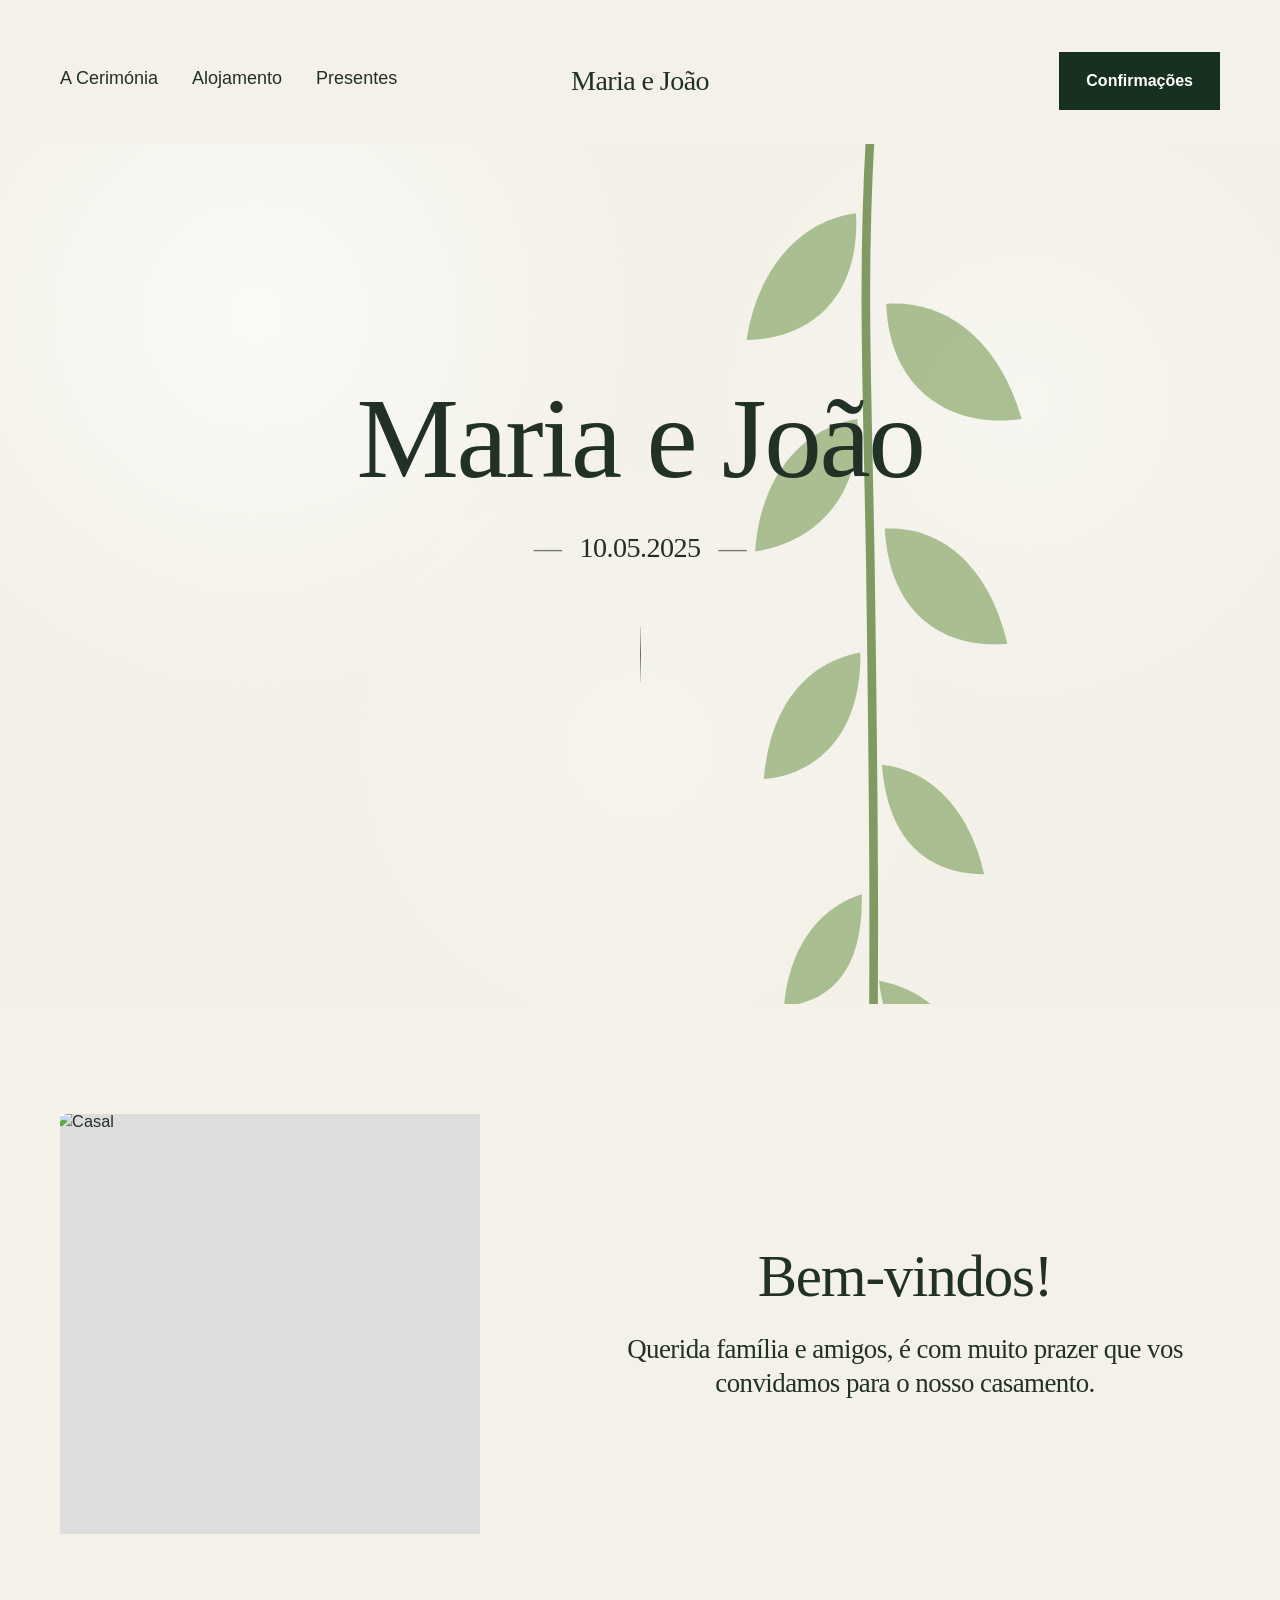
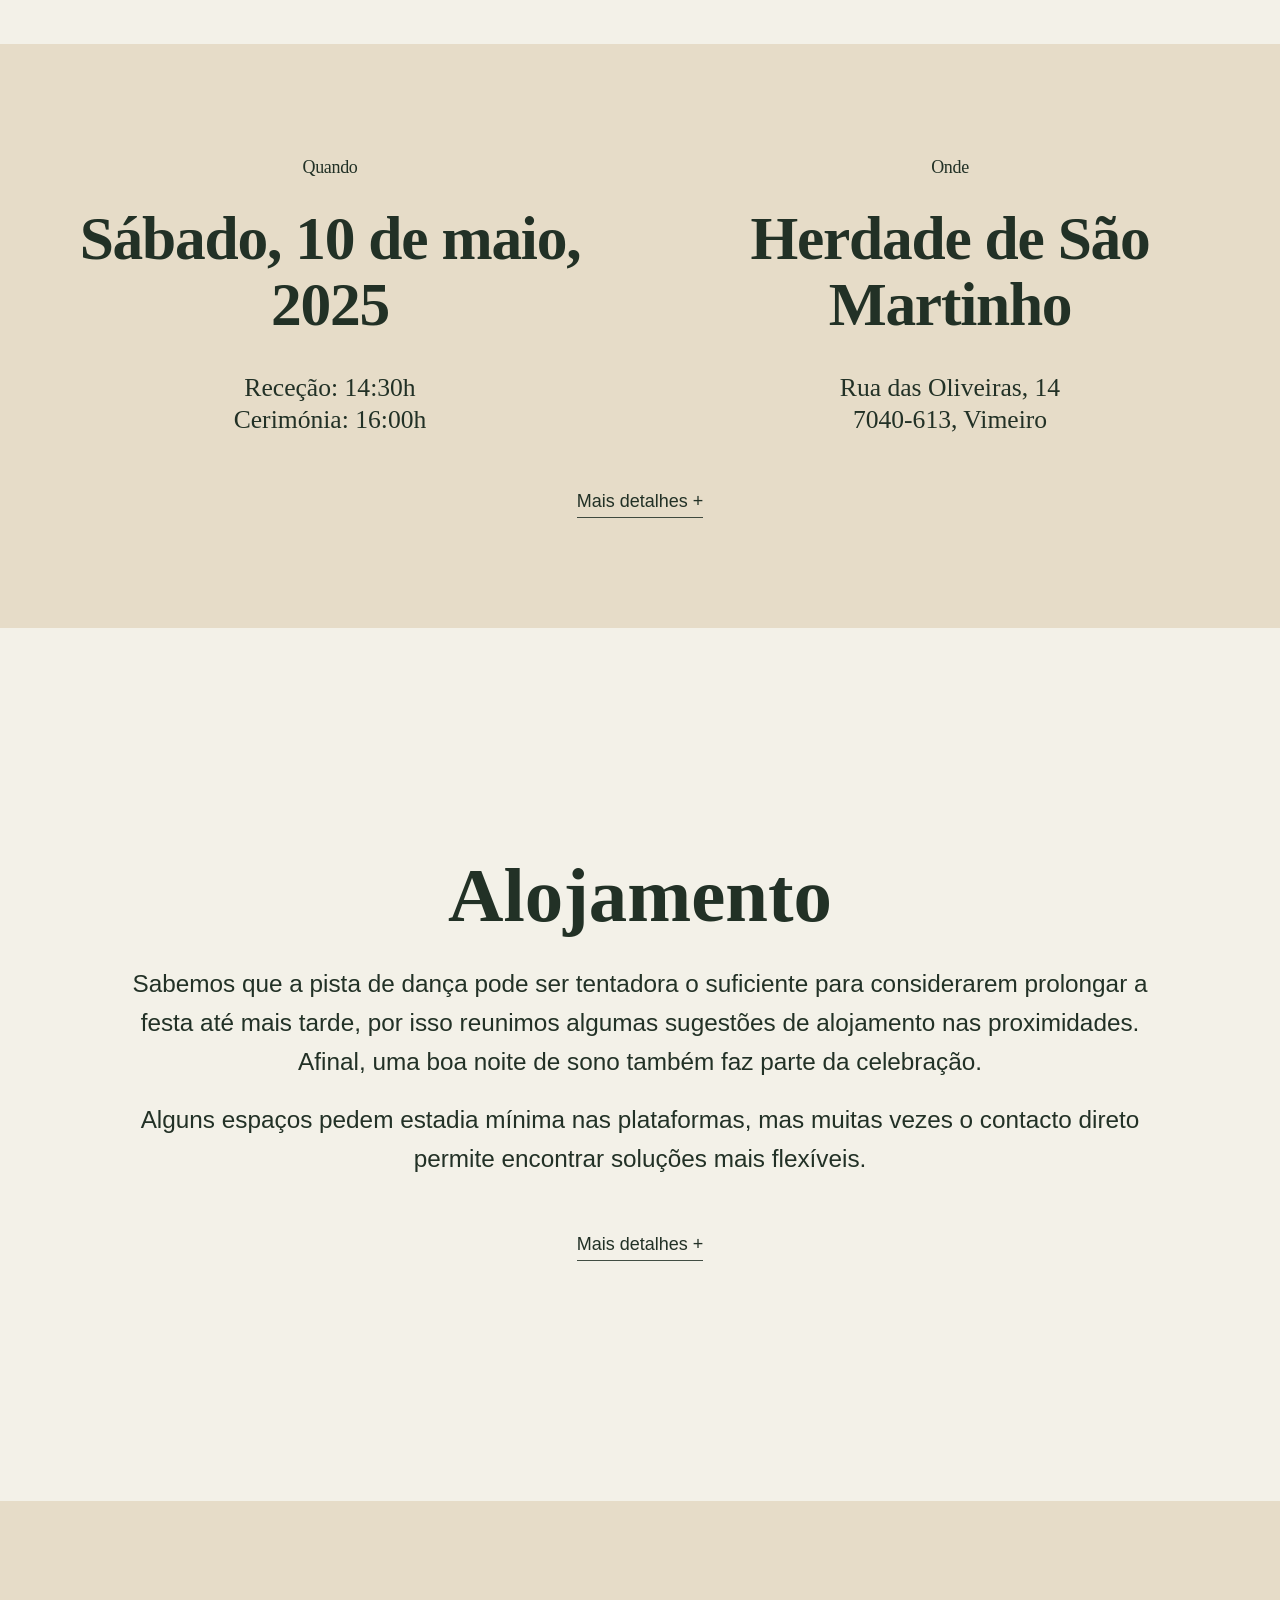
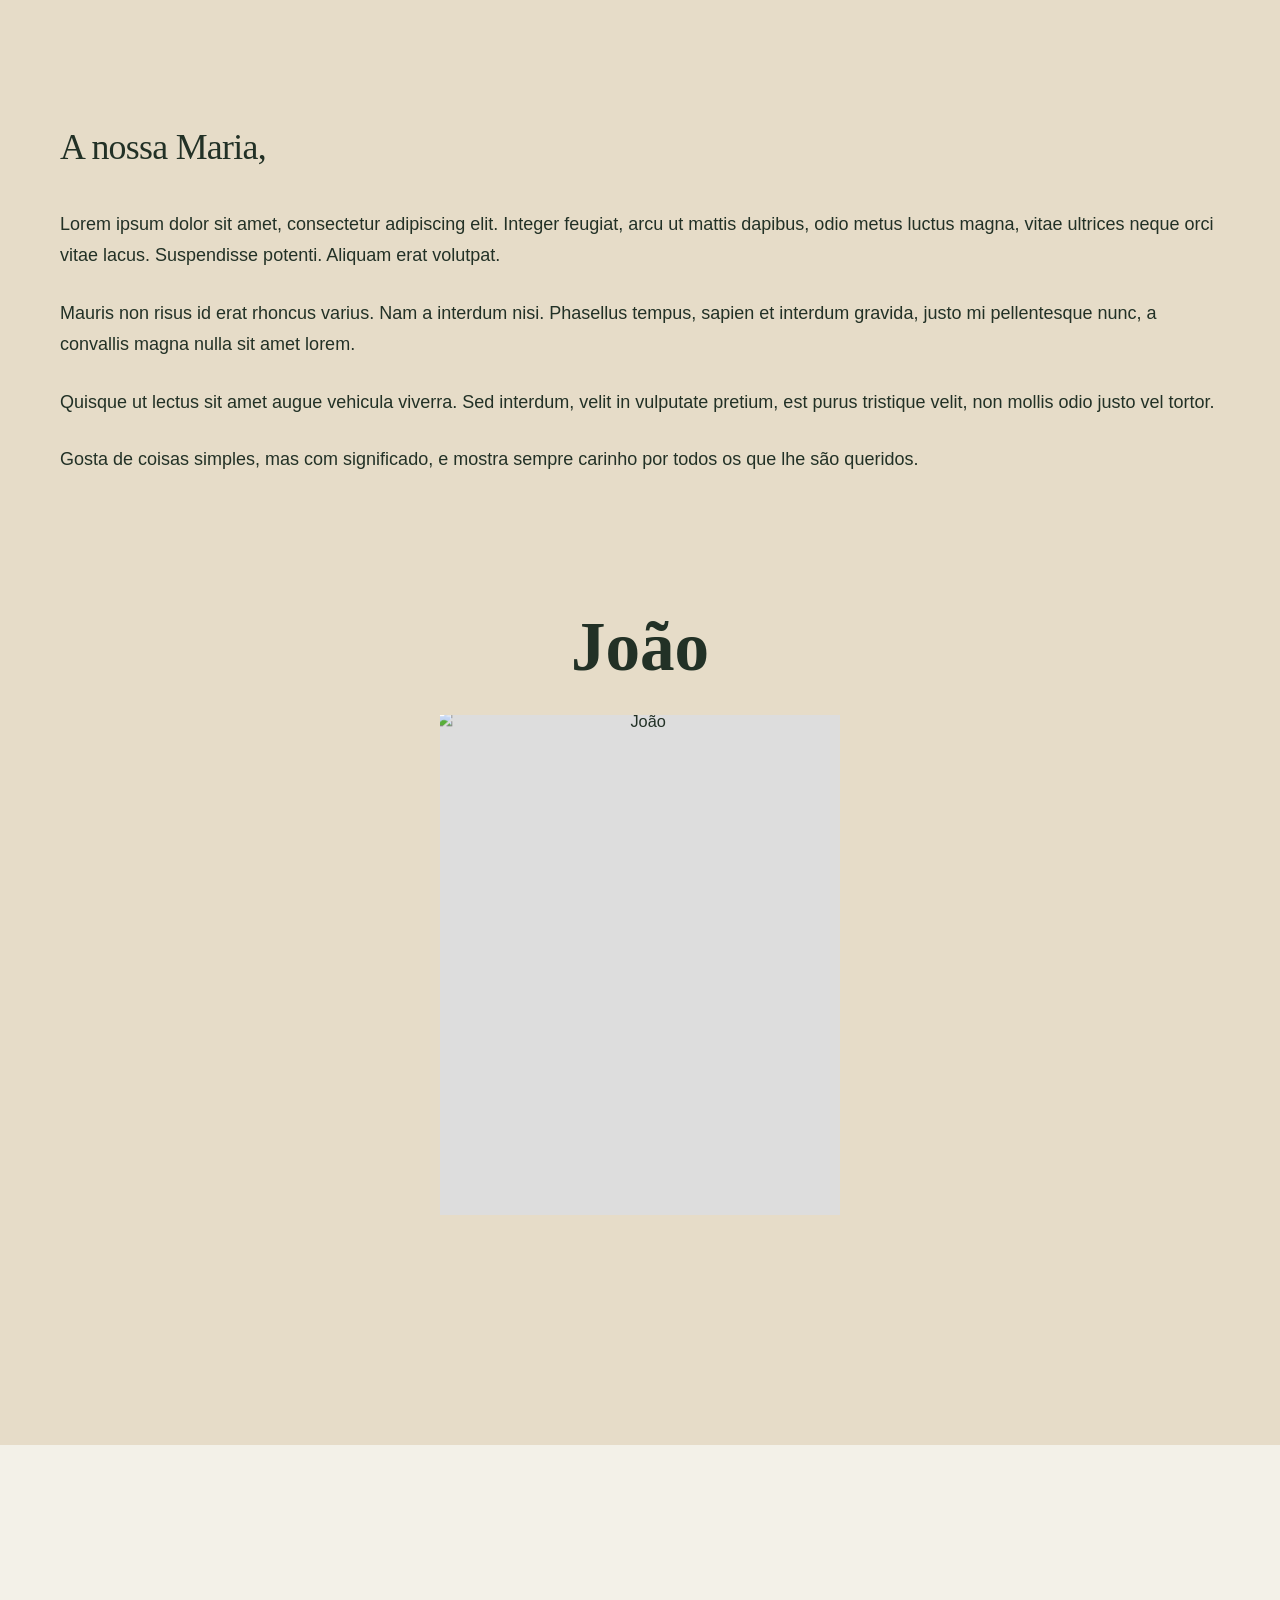
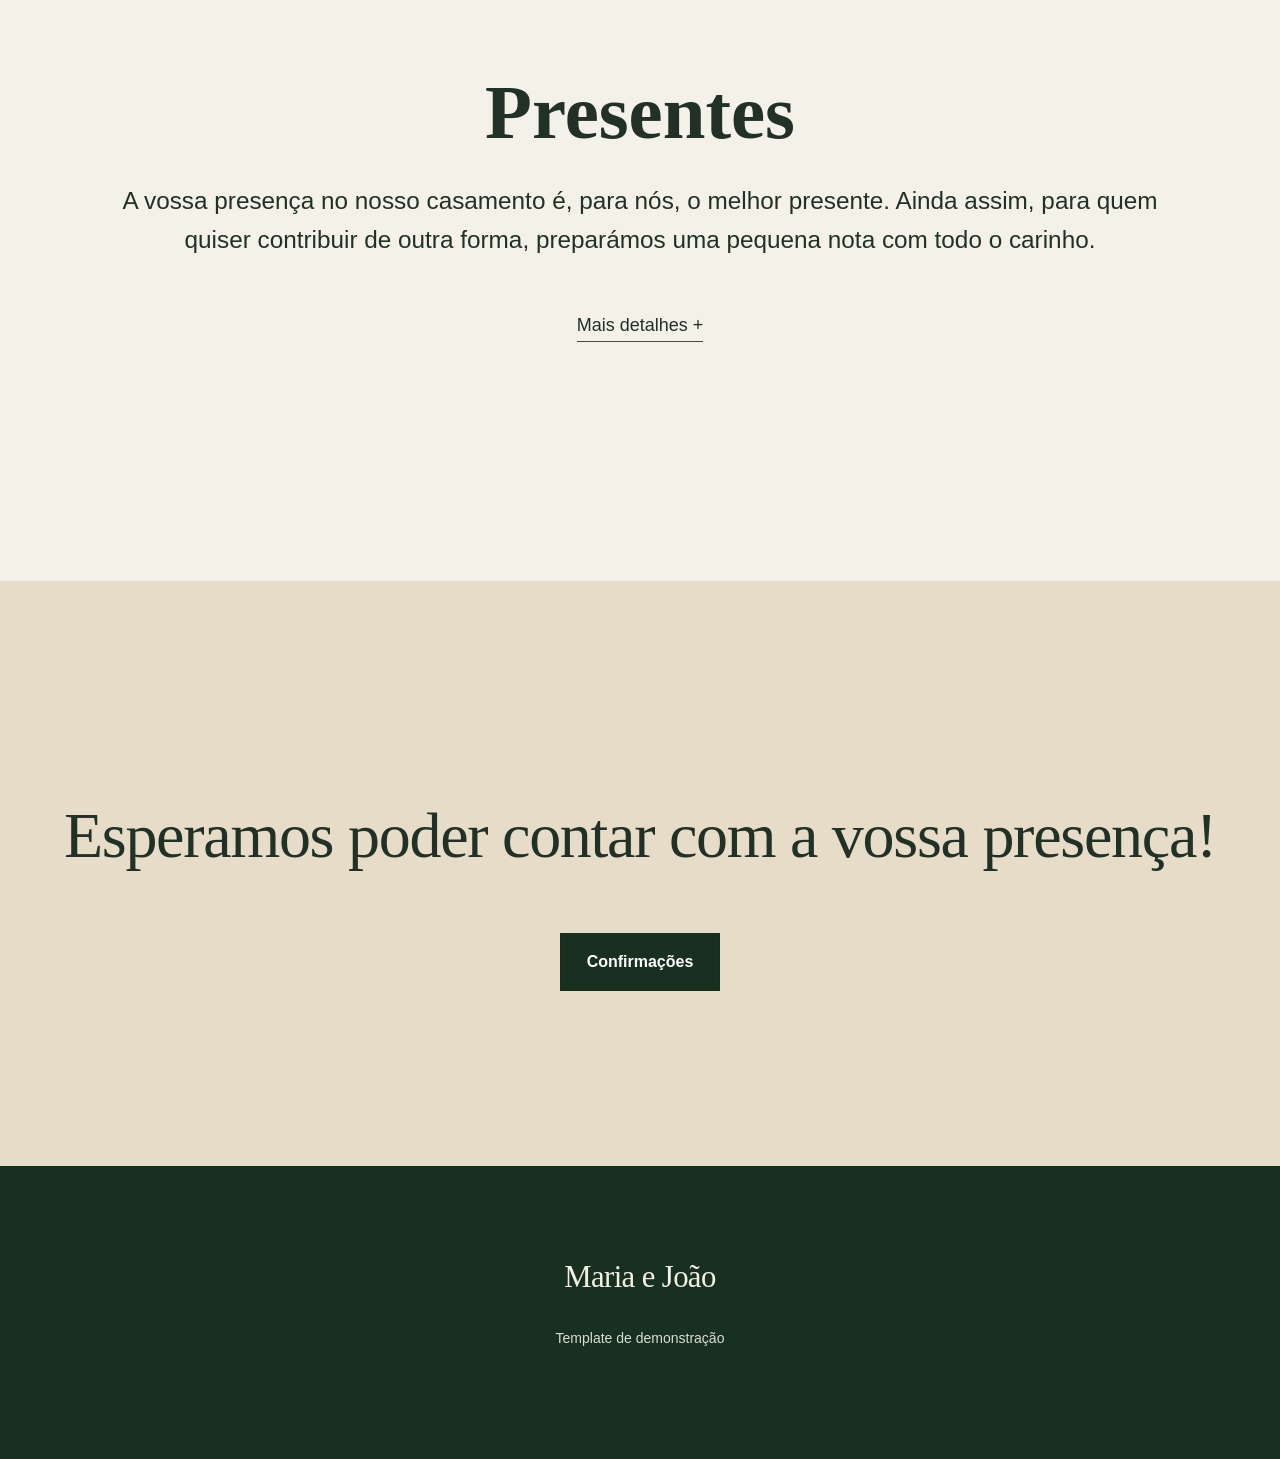
==== index.html @ c8c6d79e "Add files via upload" ====
<!DOCTYPE html>
<html lang="pt">
<head>
  <meta charset="UTF-8">
  <meta name="viewport" content="width=device-width, initial-scale=1">
  <title>Maria e João</title>
  <link rel="stylesheet" href="style.css">
</head>
<body>
  <div class="scroll-progress" aria-hidden="true"></div>

  <div class="page">
    <header class="site-header">
      <div class="header-inner">
        <nav class="main-nav">
          <a href="cerimonia.html">A Cerimónia</a>
          <a href="alojamento.html">Alojamento</a>
          <a href="presentes.html">Presentes</a>
        </nav>

        <a class="site-brand serif" href="index.html">Maria e João</a>

        <div class="header-actions">
          <a class="btn" href="confirmacoes.html">Confirmações</a>
        </div>
      </div>
    </header>

    <section class="hero">
      <div class="leaf-ornament" aria-hidden="true">
        <svg viewBox="0 0 320 780" xmlns="http://www.w3.org/2000/svg">
          <g fill="none" stroke="#7f9a63" stroke-width="6" stroke-linecap="round">
            <path d="M160 0 C154 100, 158 180, 160 300 C162 450, 164 570, 160 780"/>
          </g>
          <g fill="#91ad73" opacity=".75">
            <path d="M150 55 C112 60, 82 92, 74 143 C121 142, 153 111, 150 55Z"/>
            <path d="M171 118 C214 115, 250 145, 265 198 C214 205, 173 176, 171 118Z"/>
            <path d="M151 198 C110 205, 83 241, 80 290 C126 283, 154 247, 151 198Z"/>
            <path d="M170 274 C213 272, 244 305, 255 354 C208 358, 173 331, 170 274Z"/>
            <path d="M153 360 C115 367, 90 398, 86 448 C128 444, 154 411, 153 360Z"/>
            <path d="M168 438 C203 442, 229 470, 239 514 C199 514, 172 490, 168 438Z"/>
            <path d="M154 528 C124 537, 103 566, 100 606 C136 602, 155 577, 154 528Z"/>
            <path d="M166 588 C198 594, 222 616, 231 652 C196 654, 171 635, 166 588Z"/>
          </g>
        </svg>
      </div>

      <div class="hero-content container">
        <h1 class="hero-title serif">Maria e João</h1>
        <div class="hero-date serif">10.05.2025</div>
        <div class="hero-scroll-cue" aria-hidden="true">
          <span></span>
        </div>
      </div>
    </section>

    <section class="section">
      <div class="container two-col-intro">
        <div class="portrait reveal-left">
          <img src="https://images.unsplash.com/photo-1519741497674-611481863552?auto=format&fit=crop&w=900&q=80" alt="Casal">
        </div>

        <div class="intro-copy reveal-right">
          <h2 class="serif">Bem-vindos!</h2>
          <p>
            Querida família e amigos, é com muito prazer que vos convidamos para o nosso casamento.
          </p>
        </div>
      </div>
    </section>

    <section class="section alt">
      <div class="container">
        <div class="details-grid">
          <div class="reveal-left">
            <p class="eyebrow serif">Quando</p>
            <h2 class="big-detail-title">Sábado, 10 de maio, 2025</h2>
            <p class="detail-copy">
              Receção: 14:30h<br>
              Cerimónia: 16:00h
            </p>
          </div>

          <div class="reveal-right">
            <p class="eyebrow serif">Onde</p>
            <h2 class="big-detail-title">Herdade de São Martinho</h2>
            <p class="detail-copy">
              Rua das Oliveiras, 14<br>
              7040-613, Vimeiro
            </p>
          </div>
        </div>

        <div class="center-link reveal">
          <a class="more-link" href="cerimonia.html">Mais detalhes +</a>
        </div>
      </div>
    </section>

    <section class="section">
      <div class="container center-feature reveal">
        <h2>Alojamento</h2>
        <p>
          Sabemos que a pista de dança pode ser tentadora o suficiente para considerarem prolongar a festa até mais tarde,
          por isso reunimos algumas sugestões de alojamento nas proximidades. Afinal, uma boa noite de sono também faz parte da celebração.
        </p>
        <p>
          Alguns espaços pedem estadia mínima nas plataformas, mas muitas vezes o contacto direto permite encontrar soluções mais flexíveis.
        </p>
        <a class="more-link" href="alojamento.html">Mais detalhes +</a>
      </div>
    </section>

    <section class="section alt">
      <div class="container story-block">
        <div class="story-text reveal">
          <h3 class="serif">A nossa Maria,</h3>
          <p>
            Lorem ipsum dolor sit amet, consectetur adipiscing elit. Integer feugiat, arcu ut mattis dapibus, odio metus luctus magna,
            vitae ultrices neque orci vitae lacus. Suspendisse potenti. Aliquam erat volutpat.
          </p>
          <p>
            Mauris non risus id erat rhoncus varius. Nam a interdum nisi. Phasellus tempus, sapien et interdum gravida,
            justo mi pellentesque nunc, a convallis magna nulla sit amet lorem.
          </p>
          <p>
            Quisque ut lectus sit amet augue vehicula viverra. Sed interdum, velit in vulputate pretium, est purus tristique velit,
            non mollis odio justo vel tortor.
          </p>
          <p>
            Gosta de coisas simples, mas com significado, e mostra sempre carinho por todos os que lhe são queridos.
          </p>
        </div>
      </div>

      <div class="container person-showcase reveal">
        <h2>João</h2>
        <div class="person-photo">
          <img src="https://images.unsplash.com/photo-1500648767791-00dcc994a43e?auto=format&fit=crop&w=900&q=80" alt="João">
        </div>
      </div>
    </section>

    <section class="section">
      <div class="container center-feature reveal">
        <h2>Presentes</h2>
        <p>
          A vossa presença no nosso casamento é, para nós, o melhor presente. Ainda assim, para quem quiser contribuir de outra forma,
          preparámos uma pequena nota com todo o carinho.
        </p>
        <a class="more-link" href="presentes.html">Mais detalhes +</a>
      </div>
    </section>

    <section class="section alt">
      <div class="container final-cta reveal">
        <h2 class="serif">Esperamos poder contar com a vossa presença!</h2>
        <a class="btn" href="confirmacoes.html">Confirmações</a>
      </div>
    </section>

    <footer class="site-footer">
      <div class="names serif">Maria e João</div>
      <div class="made">Template de demonstração</div>
    </footer>
  </div>

  <script src="site.js"></script>

</body>

<div class="scroll-progress" aria-hidden="true"></div>

</html>
---- style.css ----
:root{
  --bg-main:#f3f1e8;
  --bg-alt:#e6dcc8;
  --text:#223126;
  --button:#173020;
  --button-text:#ffffff;
  --line:rgba(34,49,38,.55);
  --input-bg:#f7f7f7;
  --input-border:#cfcfcf;
  --muted:rgba(34,49,38,.6);
  --container:1440px;
}

*{
  box-sizing:border-box;
}

html{
  scroll-behavior:smooth;
}

body{
  margin:0;
  color:var(--text);
  background:var(--bg-main);
  font-family: Arial, Helvetica, sans-serif;
  line-height:1.5;
}

img{
  max-width:100%;
  display:block;
}

a{
  color:inherit;
  text-decoration:none;
}

.page{
  min-height:100vh;
}

.container{
  width:min(var(--container), calc(100% - 120px));
  margin:0 auto;
}

.container-narrow{
  width:min(980px, calc(100% - 120px));
  margin:0 auto;
}

.container-text{
  width:min(1180px, calc(100% - 120px));
  margin:0 auto;
}

.serif{
  font-family: Georgia, "Times New Roman", serif;
  font-weight:400;
  letter-spacing:-0.02em;
}

.scroll-progress{
  position:fixed;
  top:0;
  left:0;
  width:0%;
  height:3px;
  background:var(--button);
  z-index:300;
  pointer-events:none;
}

.site-header{
  position:sticky;
  top:0;
  z-index:120;
  padding:52px 0 34px;
  transition:
    background-color .3s ease,
    backdrop-filter .3s ease,
    box-shadow .3s ease,
    padding .3s ease;
}

.site-header.is-scrolled{
  background:rgba(243,241,232,.78);
  backdrop-filter:blur(12px);
  box-shadow:0 10px 30px rgba(0,0,0,.05);
  padding:22px 0 18px;
}

.site-header .header-inner{
  width:min(var(--container), calc(100% - 120px));
  margin:0 auto;
  display:grid;
  grid-template-columns:1fr auto 1fr;
  align-items:center;
}

.main-nav{
  display:flex;
  gap:34px;
  align-items:center;
  justify-self:start;
  font-size:18px;
}

.main-nav a{
  position:relative;
  padding-bottom:6px;
}

.main-nav a::after{
  content:"";
  position:absolute;
  left:0;
  bottom:0;
  width:100%;
  height:1px;
  background:currentColor;
  transform:scaleX(0);
  transform-origin:left;
  transition:transform .35s ease;
  opacity:.8;
}

.main-nav a:hover::after,
.main-nav a:focus-visible::after,
.main-nav a.active::after{
  transform:scaleX(1);
}

.site-brand{
  justify-self:center;
  font-size:28px;
  line-height:1;
}

.header-actions{
  justify-self:end;
}

.btn{
  display:inline-flex;
  align-items:center;
  justify-content:center;
  min-width:158px;
  height:58px;
  padding:0 26px;
  background:var(--button);
  color:var(--button-text);
  font-size:16px;
  font-weight:600;
  border:1px solid rgba(0,0,0,.08);
  transition:
    transform .22s ease,
    opacity .22s ease,
    box-shadow .22s ease;
}

.btn:hover,
.btn:focus-visible{
  transform:translateY(-2px);
  opacity:.97;
  box-shadow:0 10px 24px rgba(0,0,0,.10);
}

.btn.small{
  min-width:110px;
  height:54px;
}

.hero{
  position:relative;
  overflow:hidden;
  min-height:860px;
  background:
    radial-gradient(circle at 20% 20%, rgba(255,255,255,.65), transparent 32%),
    radial-gradient(circle at 80% 30%, rgba(255,255,255,.35), transparent 28%),
    radial-gradient(circle at 50% 70%, rgba(255,255,255,.25), transparent 38%),
    linear-gradient(rgba(243,241,232,.9), rgba(243,241,232,.94));
}

.hero::before{
  content:"";
  position:absolute;
  inset:0;
  background-image:
    radial-gradient(rgba(120,120,100,.06) 1px, transparent 1px),
    radial-gradient(rgba(120,120,100,.035) 1px, transparent 1px);
  background-size:8px 8px, 13px 13px;
  background-position:0 0, 3px 4px;
  opacity:.45;
  pointer-events:none;
}

.leaf-ornament{
  --leaf-parallax:0px;
  position:absolute;
  left:50%;
  top:-10px;
  transform:translateX(-50%) translateY(var(--leaf-parallax));
  width:min(520px, 36vw);
  opacity:.72;
  pointer-events:none;
  will-change:transform, opacity;
  animation:
    heroFadeUp 1.2s .2s both,
    leafFloat 7s ease-in-out 1.4s infinite;
}

.leaf-ornament svg{
  width:100%;
  height:auto;
  display:block;
}

.hero-content{
  position:relative;
  z-index:2;
  text-align:center;
  padding-top:240px;
  padding-bottom:160px;
}

.hero-title{
  margin:0;
  font-size:clamp(72px, 9vw, 126px);
  line-height:.95;
  opacity:0;
  transform:translateY(24px);
  animation:heroFadeUp 1s .15s forwards;
}

.hero-date{
  margin-top:34px;
  font-size:clamp(24px, 2.2vw, 34px);
  opacity:0;
  transform:translateY(24px);
  animation:heroFadeUp 1s .45s forwards;
}

.hero-date::before,
.hero-date::after{
  content:"—";
  display:inline-block;
  margin:0 18px;
  opacity:.6;
}

.hero-scroll-cue{
  display:flex;
  justify-content:center;
  margin-top:56px;
  opacity:0;
  animation:heroFadeIn 1s .95s forwards;
}

.hero-scroll-cue span{
  width:1px;
  height:56px;
  background:linear-gradient(to bottom, rgba(34,49,38,.12), rgba(34,49,38,.7), rgba(34,49,38,.12));
  animation:scrollCue 2.4s ease-in-out 1.2s infinite;
}

.section{
  padding:110px 0;
}

.section.alt{
  background:var(--bg-alt);
}

.two-col-intro{
  display:grid;
  grid-template-columns:420px 1fr;
  gap:110px;
  align-items:center;
}

.portrait{
  width:100%;
  aspect-ratio:1/1;
  overflow:hidden;
  background:#ddd;
}

.portrait img{
  width:100%;
  height:100%;
  object-fit:cover;
  transform:scale(1.02);
  transition:transform 1.2s ease;
}

.portrait:hover img{
  transform:scale(1.06);
}

.intro-copy{
  text-align:center;
  max-width:700px;
}

.intro-copy h2{
  margin:0 0 26px;
  font-size:clamp(42px, 4.6vw, 72px);
  line-height:1.02;
}

.intro-copy p{
  margin:0 auto;
  font-size:clamp(24px, 2.1vw, 31px);
  line-height:1.25;
  font-family: Georgia, "Times New Roman", serif;
  letter-spacing:-0.02em;
}

.details-grid{
  display:grid;
  grid-template-columns:1fr 1fr;
  gap:80px;
  align-items:start;
  text-align:center;
}

.eyebrow{
  margin:0 0 24px;
  font-size:18px;
  font-family: Georgia, "Times New Roman", serif;
}

.big-detail-title{
  margin:0 0 34px;
  font-size:clamp(42px, 4.8vw, 72px);
  line-height:1.08;
  font-family: Georgia, "Times New Roman", serif;
  letter-spacing:-0.02em;
}

.detail-copy{
  margin:0;
  font-size:clamp(20px, 2vw, 28px);
  line-height:1.25;
  font-family: Georgia, "Times New Roman", serif;
}

.center-link{
  text-align:center;
}

.more-link{
  display:inline-block;
  margin-top:52px;
  font-size:18px;
  padding-bottom:3px;
  position:relative;
}

.more-link::after{
  content:"";
  position:absolute;
  left:0;
  bottom:0;
  width:100%;
  height:1px;
  background:currentColor;
  transform:scaleX(1);
  transform-origin:left;
  transition:transform .35s ease, opacity .35s ease;
  opacity:.85;
}

.more-link:hover::after,
.more-link:focus-visible::after{
  transform:scaleX(.72);
  opacity:1;
}

.center-feature{
  text-align:center;
  padding:120px 0 130px;
}

.center-feature h2{
  margin:0 0 30px;
  font-size:clamp(54px, 6vw, 88px);
  line-height:1;
  font-family: Georgia, "Times New Roman", serif;
}

.center-feature p{
  max-width:1040px;
  margin:0 auto;
  font-size:clamp(22px, 1.9vw, 26px);
  line-height:1.6;
}

.center-feature p + p{
  margin-top:20px;
}

.story-block{
  padding:110px 0 70px;
}

.story-text{
  max-width:1500px;
}

.story-text h3{
  margin:0 0 34px;
  font-size:clamp(30px, 2.8vw, 46px);
  font-family: Georgia, "Times New Roman", serif;
  font-weight:400;
}

.story-text p{
  margin:0 0 26px;
  font-size:clamp(18px, 1.35vw, 22px);
  line-height:1.75;
}

.person-showcase{
  padding:40px 0 120px;
  text-align:center;
}

.person-showcase h2{
  margin:0 0 34px;
  font-size:clamp(54px, 5.4vw, 84px);
  line-height:1;
  font-family: Georgia, "Times New Roman", serif;
}

.person-photo{
  width:min(400px, 100%);
  margin:0 auto;
  aspect-ratio:4/5;
  overflow:hidden;
  background:#ddd;
}

.person-photo img{
  width:100%;
  height:100%;
  object-fit:cover;
  transform:scale(1.02);
  transition:transform 1.2s ease;
}

.person-photo:hover img{
  transform:scale(1.06);
}

.final-cta{
  text-align:center;
  padding:110px 0 64px;
}

.final-cta h2{
  margin:0 0 62px;
  font-size:clamp(44px, 5vw, 74px);
  font-family: Georgia, "Times New Roman", serif;
  font-weight:400;
  line-height:1.1;
}

.site-footer{
  background:var(--button);
  color:#f3efe5;
  text-align:center;
  padding:88px 20px 110px;
}

.site-footer .names{
  font-size:clamp(28px, 2.4vw, 40px);
  font-family: Georgia, "Times New Roman", serif;
}

.site-footer .made{
  margin-top:28px;
  font-size:14px;
  opacity:.9;
}

.page-plain{
  background:var(--bg-alt);
}

.page-plain .section-top{
  padding:120px 0 80px;
}

.editorial-block{
  padding:60px 0 110px;
}

.editorial-title{
  margin:0 0 28px;
  font-size:clamp(72px, 7vw, 100px);
  line-height:.98;
  font-family: Georgia, "Times New Roman", serif;
  font-weight:400;
}

.editorial-subtitle{
  margin:0 0 38px;
  font-size:clamp(48px, 4.6vw, 66px);
  line-height:1.06;
  font-family: Georgia, "Times New Roman", serif;
  font-weight:400;
}

.editorial-copy{
  max-width:1450px;
}

.editorial-copy p{
  margin:0 0 24px;
  font-size:clamp(18px, 1.4vw, 22px);
  line-height:1.9;
}

.divider{
  height:1px;
  background:var(--line);
  margin:86px 0;
}

.map-image{
  width:min(900px, 100%);
  margin:58px auto 0;
  overflow:hidden;
  background:#ddd;
}

.map-image img{
  width:100%;
  height:auto;
  object-fit:cover;
  transform:scale(1.02);
  transition:transform 1.2s ease;
}

.map-image:hover img{
  transform:scale(1.05);
}

.stay-list{
  padding:90px 0 120px;
}

.stay-item{
  display:grid;
  grid-template-columns:390px 1fr;
  gap:80px;
  align-items:start;
  padding:40px 0 100px;
}

.stay-item + .stay-item{
  border-top:1px solid var(--line);
  padding-top:90px;
}

.stay-media{
  width:100%;
  aspect-ratio:1/1;
  overflow:hidden;
  background:#ddd;
}

.stay-media img{
  width:100%;
  height:100%;
  object-fit:cover;
  transform:scale(1.02);
  transition:transform 1.2s ease;
}

.stay-media:hover img{
  transform:scale(1.06);
}

.stay-copy h2{
  margin:0 0 26px;
  display:inline-block;
  font-size:clamp(48px, 4.6vw, 66px);
  line-height:1.06;
  font-family: Georgia, "Times New Roman", serif;
  font-weight:400;
  border-bottom:1px solid var(--line);
}

.stay-copy .meta{
  margin:12px 0 20px;
  font-size:clamp(22px, 2vw, 30px);
  font-family: Georgia, "Times New Roman", serif;
  line-height:1.35;
}

.stay-copy .phone{
  margin:0 0 28px;
  font-size:clamp(24px, 2.2vw, 34px);
  font-family: Georgia, "Times New Roman", serif;
}

.stay-copy p{
  max-width:860px;
  margin:0;
  font-size:clamp(18px, 1.4vw, 22px);
  line-height:1.75;
}

.gifts-page{
  padding:170px 0 140px;
}

.gifts-head{
  text-align:center;
  margin-bottom:120px;
}

.gifts-head h1{
  margin:0 0 26px;
  font-size:clamp(64px, 6vw, 84px);
  font-family: Georgia, "Times New Roman", serif;
  font-weight:400;
  line-height:1;
}

.gifts-head .subtitle{
  font-size:clamp(30px, 2.4vw, 46px);
  font-family: Georgia, "Times New Roman", serif;
  line-height:1.2;
}

.gifts-copy{
  max-width:1500px;
}

.gifts-copy p{
  margin:0 0 24px;
  font-size:clamp(18px, 1.45vw, 22px);
  line-height:1.85;
}

.iban{
  text-align:center;
  margin-top:70px;
  font-size:clamp(22px, 1.8vw, 32px);
}

.confirm-page{
  padding:150px 0 130px;
}

.confirm-head{
  text-align:center;
  margin-bottom:100px;
}

.confirm-head h1{
  margin:0 0 28px;
  font-size:clamp(64px, 6vw, 84px);
  font-family: Georgia, "Times New Roman", serif;
  font-weight:400;
  line-height:1;
}

.confirm-head p{
  margin:0 0 22px;
  font-size:clamp(18px, 1.4vw, 22px);
}

.confirm-date{
  margin-top:34px;
  font-size:clamp(56px, 5vw, 84px);
  line-height:1.08;
  font-family: Georgia, "Times New Roman", serif;
  font-weight:400;
}

.form-wrap{
  border-top:1px solid var(--line);
  padding-top:26px;
}

.form-section-title{
  margin:0 0 14px;
  font-size:18px;
}

.form-grid-2{
  display:grid;
  grid-template-columns:1fr 1fr;
  gap:16px;
}

.form-field{
  margin-bottom:22px;
}

.form-field label{
  display:block;
  margin-bottom:8px;
  font-size:16px;
}

.form-field .req{
  color:var(--muted);
  margin-left:4px;
}

.input,
.select,
.textarea{
  width:100%;
  border:1px solid var(--input-border);
  background:var(--input-bg);
  color:var(--text);
  padding:14px 14px;
  font-size:16px;
  outline:none;
  border-radius:0;
  appearance:none;
  transition:border-color .2s ease, box-shadow .2s ease, background-color .2s ease;
}

.input,
.select{
  height:52px;
}

.textarea{
  min-height:110px;
  resize:vertical;
  font-family:inherit;
}

.input:focus,
.select:focus,
.textarea:focus{
  border-color:rgba(34,49,38,.55);
  box-shadow:0 0 0 4px rgba(34,49,38,.08);
  background:#fff;
}

.select-wrap{
  position:relative;
}

.select-wrap::after{
  content:"";
  position:absolute;
  right:18px;
  top:50%;
  width:10px;
  height:10px;
  border-right:2px solid var(--text);
  border-bottom:2px solid var(--text);
  transform:translateY(-65%) rotate(45deg);
  pointer-events:none;
}

.form-actions{
  margin-top:6px;
}

.note{
  color:var(--muted);
  font-size:14px;
}

.reveal,
.reveal-left,
.reveal-right{
  opacity:0;
  transition:
    opacity .8s ease,
    transform .8s ease;
  will-change:opacity, transform;
}

.reveal{
  transform:translateY(34px);
}

.reveal-left{
  transform:translateX(-36px);
}

.reveal-right{
  transform:translateX(36px);
}

.reveal.is-visible,
.reveal-left.is-visible,
.reveal-right.is-visible{
  opacity:1;
  transform:translate(0, 0);
}

a:focus-visible,
button:focus-visible,
input:focus-visible,
select:focus-visible,
textarea:focus-visible{
  outline:2px solid rgba(34,49,38,.45);
  outline-offset:3px;
}

@keyframes heroFadeUp{
  from{
    opacity:0;
    transform:translateY(24px);
  }
  to{
    opacity:1;
    transform:translateY(0);
  }
}

@keyframes heroFadeIn{
  from{
    opacity:0;
  }
  to{
    opacity:1;
  }
}

@keyframes leafFloat{
  0%, 100%{
    transform:translateX(-50%) translateY(var(--leaf-parallax));
  }
  50%{
    transform:translateX(-50%) translateY(calc(var(--leaf-parallax) + 10px));
  }
}

@keyframes scrollCue{
  0%, 100%{
    transform:scaleY(.65);
    opacity:.45;
  }
  50%{
    transform:scaleY(1);
    opacity:1;
  }
}

@media (max-width: 1100px){
  .site-header .header-inner{
    grid-template-columns:1fr;
    gap:24px;
  }

  .main-nav,
  .site-brand,
  .header-actions{
    justify-self:center;
  }

  .two-col-intro,
  .stay-item,
  .details-grid{
    grid-template-columns:1fr;
    gap:40px;
  }

  .intro-copy{
    max-width:none;
  }

  .portrait{
    max-width:520px;
    margin:0 auto;
  }

  .stay-media{
    max-width:520px;
  }
}

@media (max-width: 780px){
  .container,
  .container-narrow,
  .container-text,
  .site-header .header-inner{
    width:calc(100% - 44px);
  }

  .site-header{
    padding:28px 0 22px;
  }

  .site-header.is-scrolled{
    padding:16px 0 14px;
  }

  .main-nav{
    flex-wrap:wrap;
    justify-content:center;
    gap:16px 22px;
    font-size:16px;
  }

  .site-brand{
    font-size:24px;
  }

  .btn{
    min-width:132px;
    height:52px;
  }

  .hero{
    min-height:720px;
  }

  .hero-content{
    padding-top:210px;
    padding-bottom:120px;
  }

  .hero-scroll-cue{
    margin-top:42px;
  }

  .hero-scroll-cue span{
    height:44px;
  }

  .section,
  .center-feature,
  .story-block,
  .person-showcase,
  .stay-list,
  .gifts-page,
  .confirm-page{
    padding-top:80px;
    padding-bottom:80px;
  }

  .form-grid-2{
    grid-template-columns:1fr;
  }

  .hero-date::before,
  .hero-date::after{
    margin:0 10px;
  }

  .leaf-ornament{
    width:min(520px, 54vw);
  }
}

@media (prefers-reduced-motion: reduce){
  html{
    scroll-behavior:auto;
  }

  *,
  *::before,
  *::after{
    animation:none !important;
    transition:none !important;
  }

  .reveal,
  .reveal-left,
  .reveal-right,
  .hero-title,
  .hero-date{
    opacity:1 !important;
    transform:none !important;
  }

  .leaf-ornament{
    transform:translateX(-50%) !important;
  }

  .scroll-progress{
    display:none;
  }
}

.form-note{
  margin-top:18px;
}
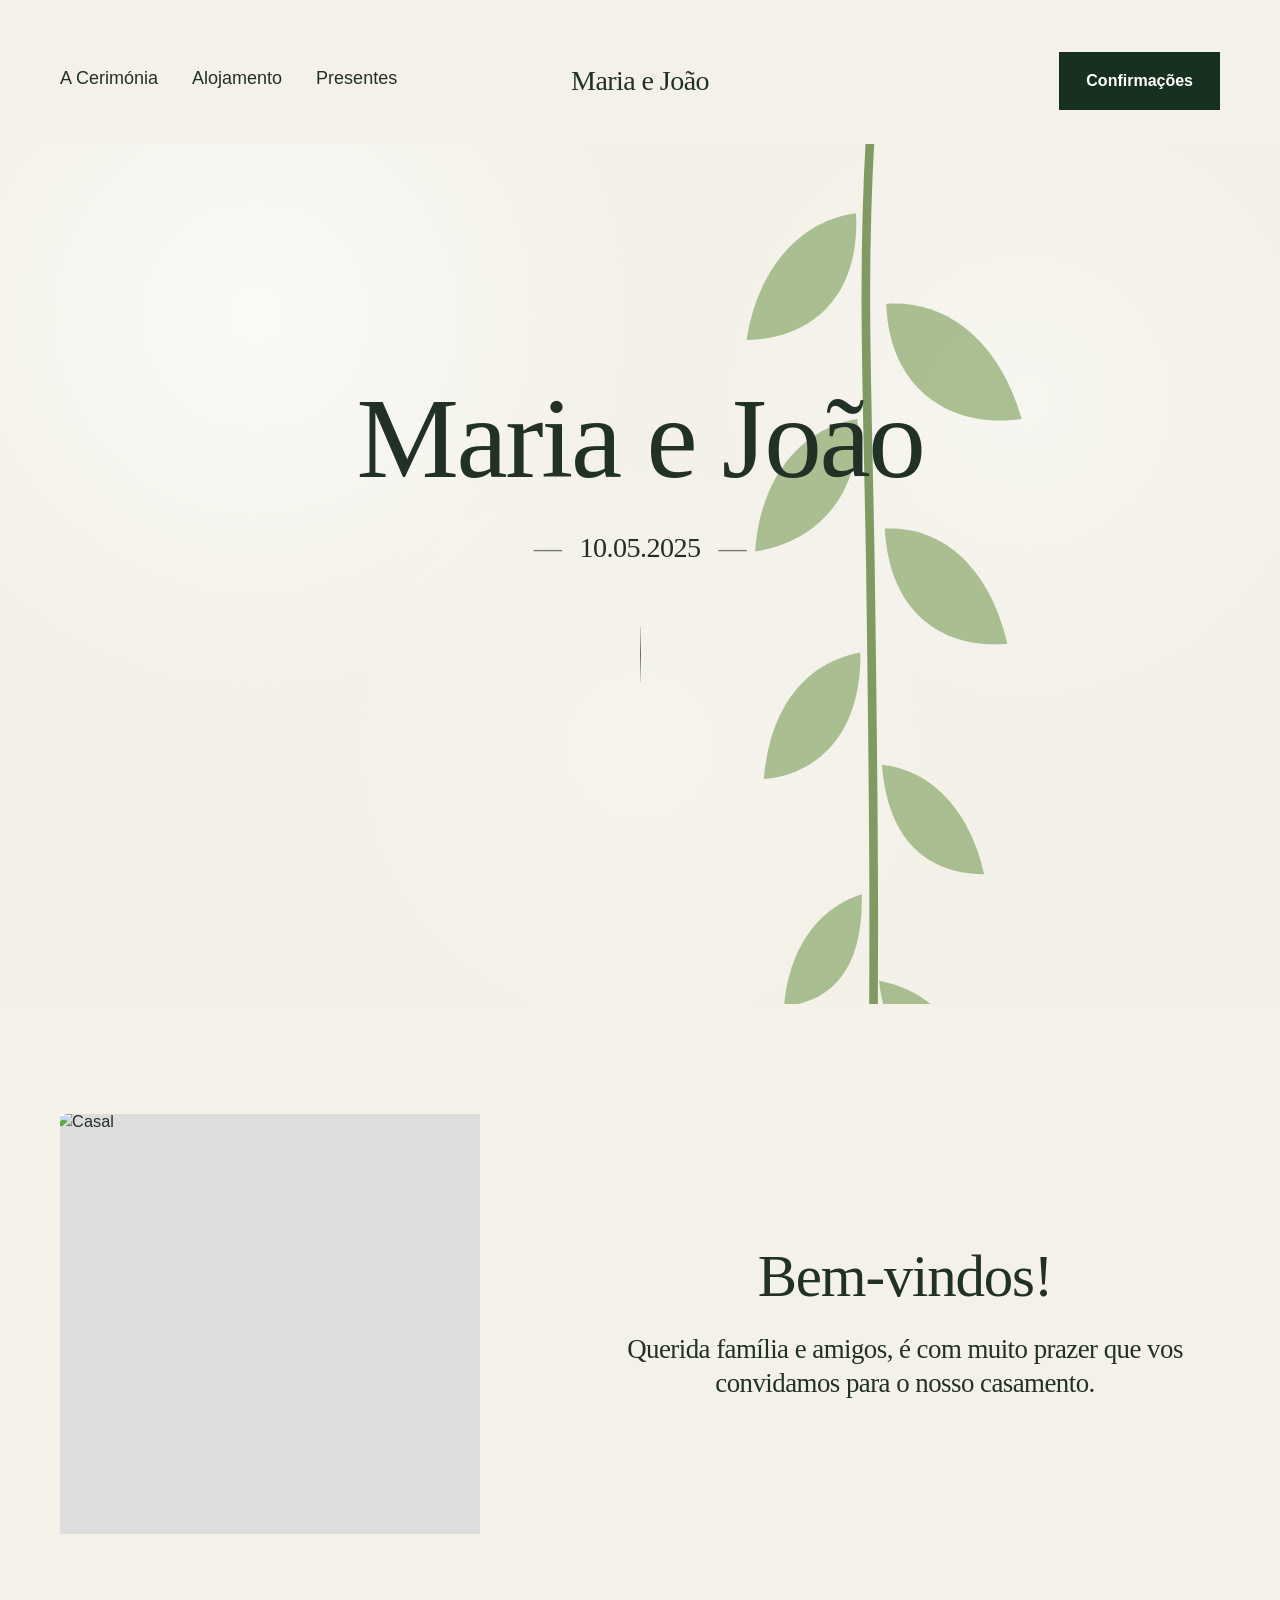
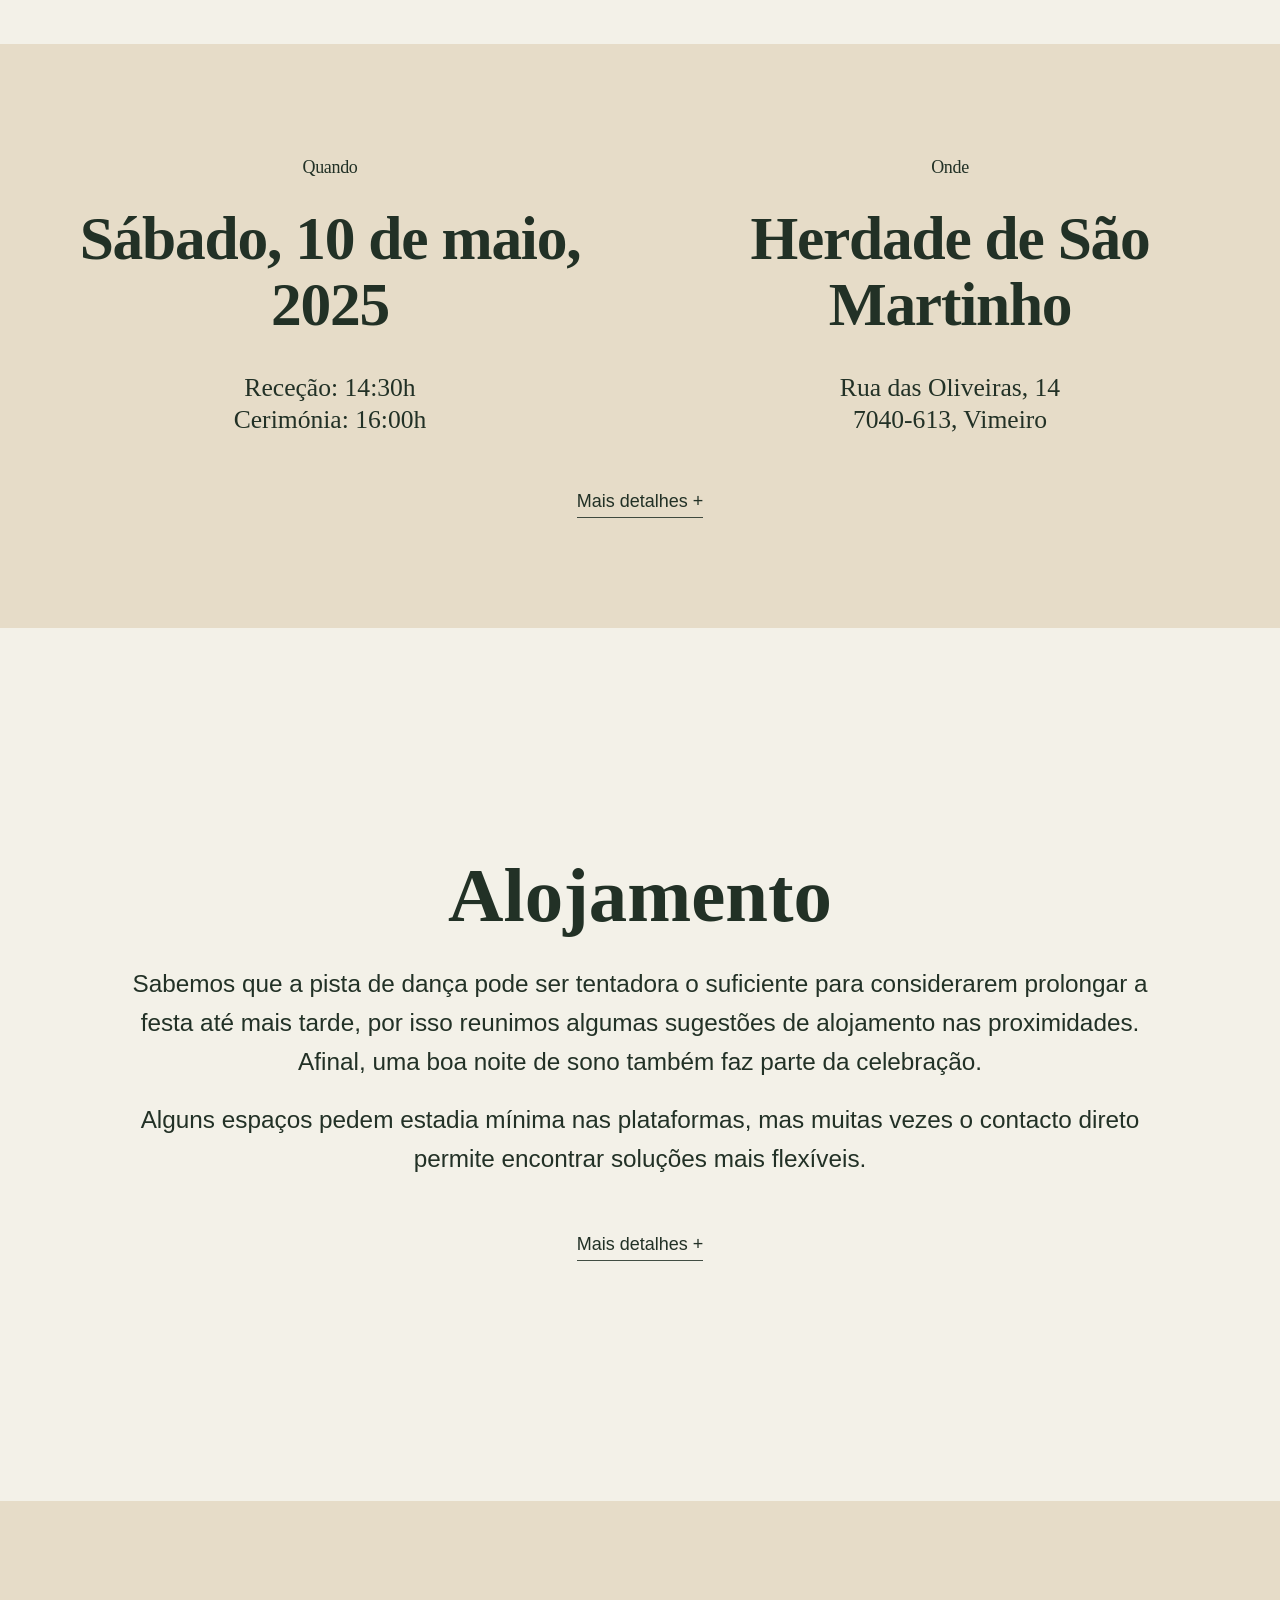
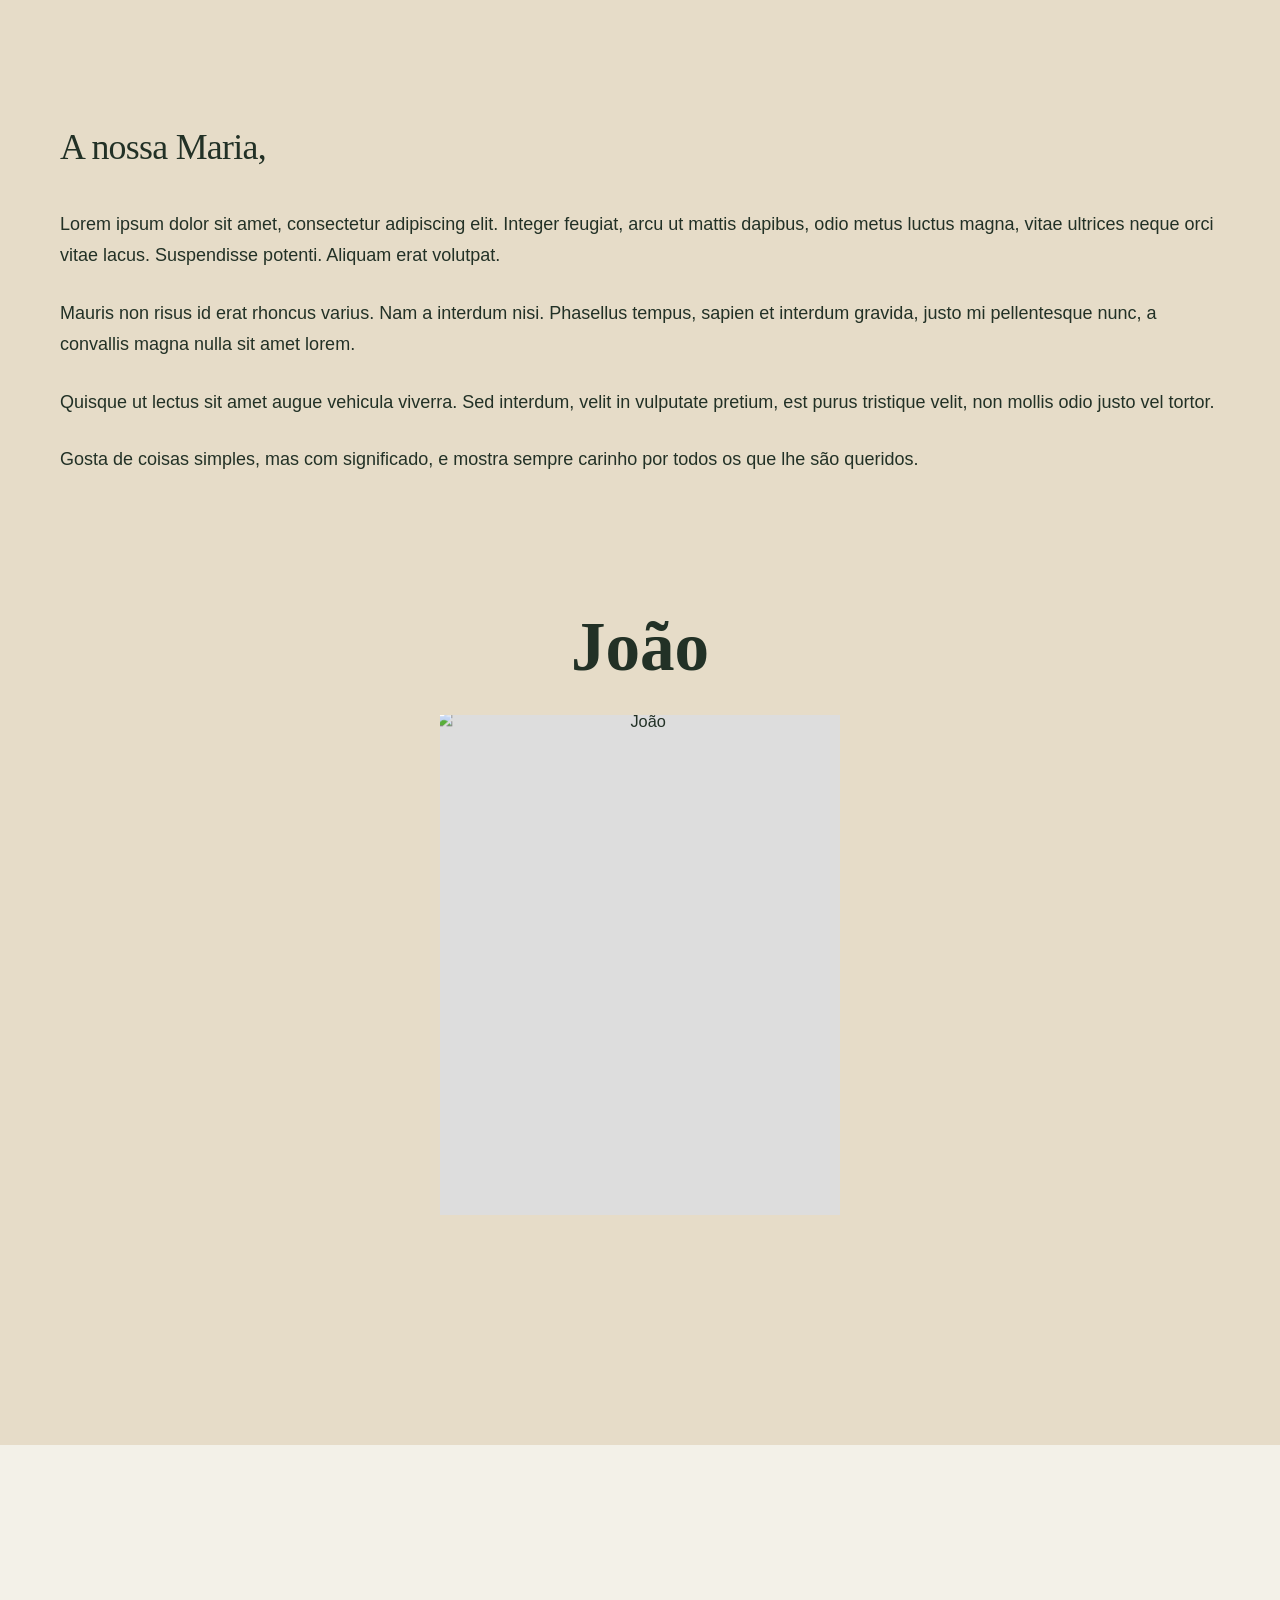
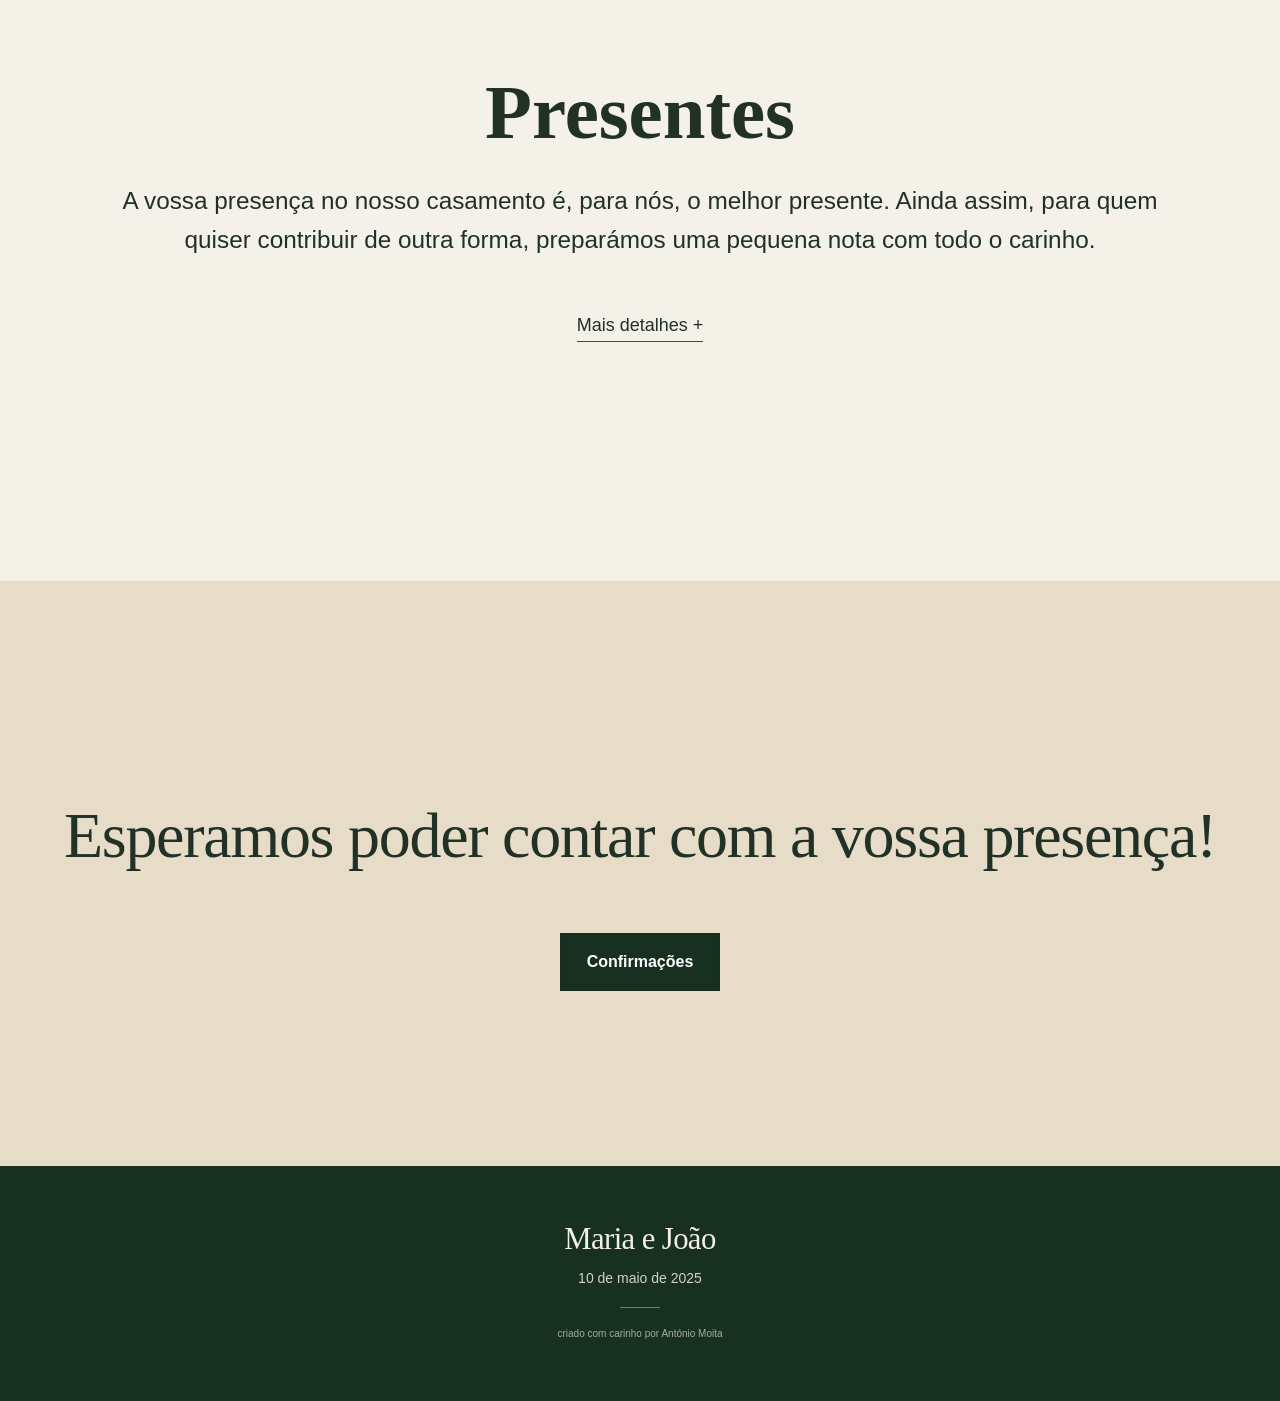
==== commit f9b3382d: "Alteração de footer" ====
--- a/index.html
+++ b/index.html
@@ -159,11 +159,15 @@
       </div>
     </section>
 
-    <footer class="site-footer">
-      <div class="names serif">Maria e João</div>
-      <div class="made">Template de demonstração</div>
-    </footer>
-  </div>
+<script src="footer.js"></script>
+<script>
+  loadFooter({
+    names: "Maria e João",
+    date: "10 de maio de 2025",
+    creditName: "António Moita",
+    creditLink: "" // opcional (podes pôr site no futuro)
+  });
+</script>
 
   <script src="site.js"></script>
 
--- a/style.css
+++ b/style.css
@@ -473,18 +473,39 @@
   background:var(--button);
   color:#f3efe5;
   text-align:center;
-  padding:88px 20px 110px;
-}
-
-.site-footer .names{
+  padding:50px 20px 60px;
+}
+
+/* nomes principais */
+.site-footer .footer-main{
   font-size:clamp(28px, 2.4vw, 40px);
   font-family: Georgia, "Times New Roman", serif;
 }
 
-.site-footer .made{
-  margin-top:28px;
+/* data */
+.site-footer .footer-date{
+  margin-top:6px;
   font-size:14px;
-  opacity:.9;
+  opacity:.85;
+}
+
+/* linha decorativa */
+.site-footer .footer-divider{
+  width:40px;
+  height:1px;
+  background:rgba(243,239,229,0.4);
+  margin:18px auto;
+}
+
+/* crédito (tu) */
+.site-footer .footer-credit{
+  font-size:10px;
+  opacity:.65;
+}
+
+.site-footer .footer-credit a{
+  color:inherit;
+  text-decoration:none;
 }
 
 .page-plain{
@@ -993,4 +1014,5 @@
 
 .form-note{
   margin-top:18px;
-}+}
+
